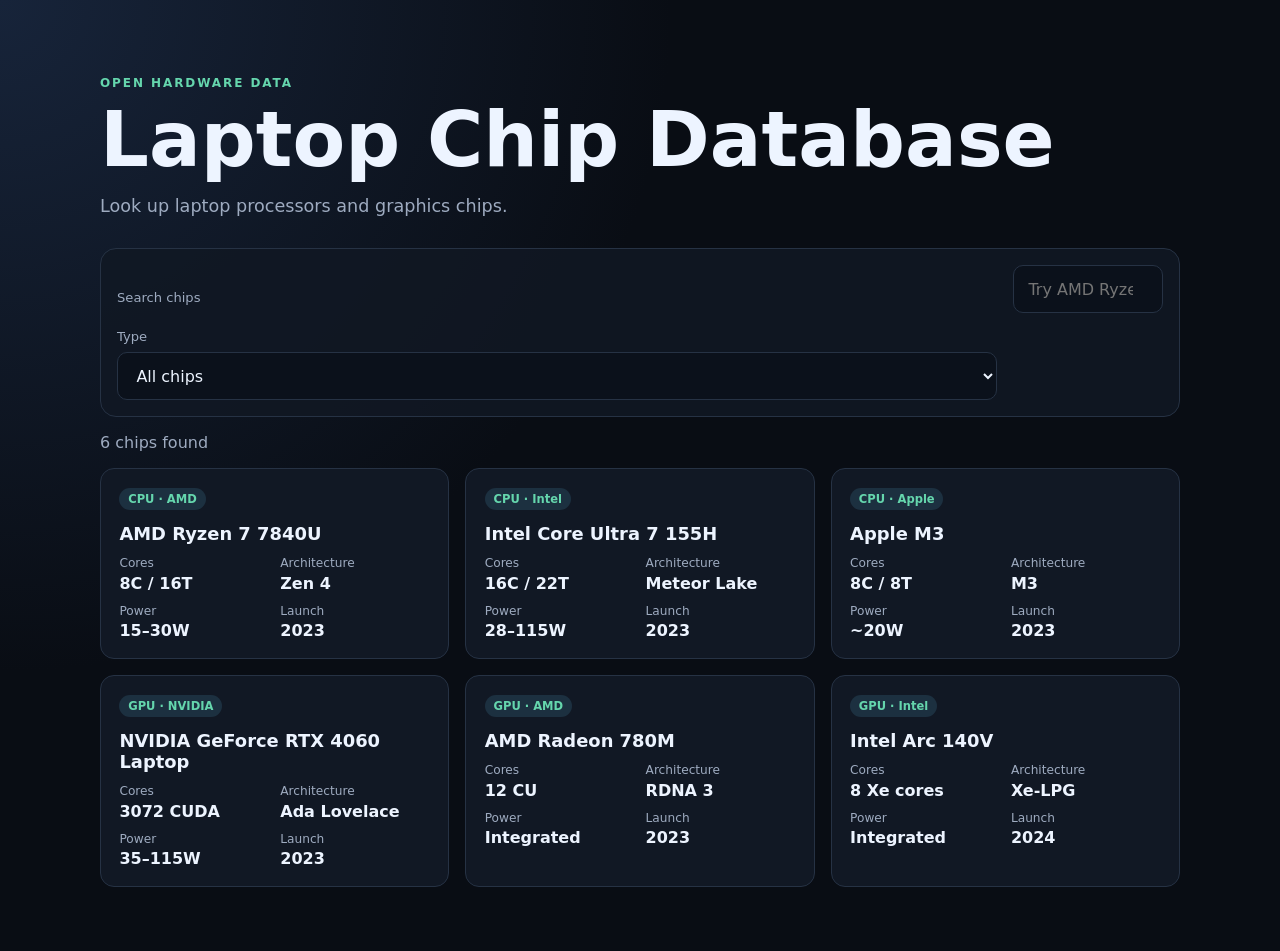
==== index.html @ fa00143f "Create initial static MVP for laptop chip database" ====
<!doctype html>
<html lang="en">
  <head>
    <meta charset="UTF-8" />
    <meta name="viewport" content="width=device-width, initial-scale=1.0" />
    <meta name="description" content="Search and compare laptop chips." />
    <title>Laptop Chip Database</title>
    <link rel="stylesheet" href="styles.css" />
  </head>
  <body>
    <main class="app-shell">
      <header>
        <p class="eyebrow">Open hardware data</p>
        <h1>Laptop Chip Database</h1>
        <p class="subtitle">Look up laptop processors and graphics chips.</p>
      </header>

      <section class="search-panel" aria-label="Chip search">
        <label for="search">Search chips</label>
        <input id="search" type="search" placeholder="Try AMD Ryzen 7 7840U" autocomplete="off" />
        <div class="filters">
          <label for="type-filter">Type</label>
          <select id="type-filter">
            <option value="all">All chips</option>
            <option value="CPU">CPU</option>
            <option value="GPU">GPU</option>
          </select>
        </div>
      </section>

      <p id="result-count" class="result-count" aria-live="polite"></p>
      <section id="chip-list" class="chip-grid" aria-label="Chips"></section>
    </main>
    <script src="app.js"></script>
  </body>
</html>
---- styles.css ----
:root {
  color-scheme: dark;
  --bg: #090d14;
  --panel: #111824;
  --line: #263244;
  --text: #edf4ff;
  --muted: #9eabc0;
  --accent: #65d6ad;
  --accent-2: #79aef2;
}

* { box-sizing: border-box; }

body {
  margin: 0;
  min-height: 100vh;
  font-family: Inter, ui-sans-serif, system-ui, sans-serif;
  background: radial-gradient(circle at top left, #17243a 0, var(--bg) 42rem);
  color: var(--text);
}

.app-shell { width: min(1080px, calc(100% - 2rem)); margin: 0 auto; padding: 4rem 0; }
header { margin-bottom: 2rem; }
.eyebrow { color: var(--accent); text-transform: uppercase; letter-spacing: .16em; font-size: .75rem; font-weight: 800; }
h1 { margin: .4rem 0; font-size: clamp(2rem, 7vw, 4.8rem); line-height: 1; }
.subtitle { color: var(--muted); font-size: 1.1rem; }

.search-panel {
  display: grid;
  grid-template-columns: 1fr 150px;
  gap: 1rem;
  align-items: end;
  padding: 1rem;
  border: 1px solid var(--line);
  border-radius: 16px;
  background: rgba(17, 24, 36, .86);
}

.search-panel label { display: block; margin-bottom: .5rem; color: var(--muted); font-size: .82rem; }
input, select {
  width: 100%;
  height: 48px;
  border: 1px solid var(--line);
  border-radius: 10px;
  background: #0b111b;
  color: var(--text);
  padding: 0 .9rem;
  font: inherit;
}

.result-count { color: var(--muted); }
.chip-grid { display: grid; grid-template-columns: repeat(auto-fill, minmax(280px, 1fr)); gap: 1rem; }
.chip-card {
  border: 1px solid var(--line);
  border-radius: 14px;
  background: var(--panel);
  padding: 1.15rem;
}
.chip-card h2 { margin: 0 0 .8rem; font-size: 1.12rem; }
.chip-meta { display: grid; grid-template-columns: repeat(2, 1fr); gap: .7rem; }
.stat span { display: block; color: var(--muted); font-size: .76rem; }
.stat strong { display: block; margin-top: .2rem; }
.badge { display: inline-block; margin-bottom: .8rem; padding: .25rem .55rem; border-radius: 999px; background: #1c3040; color: var(--accent); font-size: .72rem; font-weight: 800; }

@media (max-width: 560px) {
  .app-shell { padding-top: 2rem; }
  .search-panel { grid-template-columns: 1fr; }
}
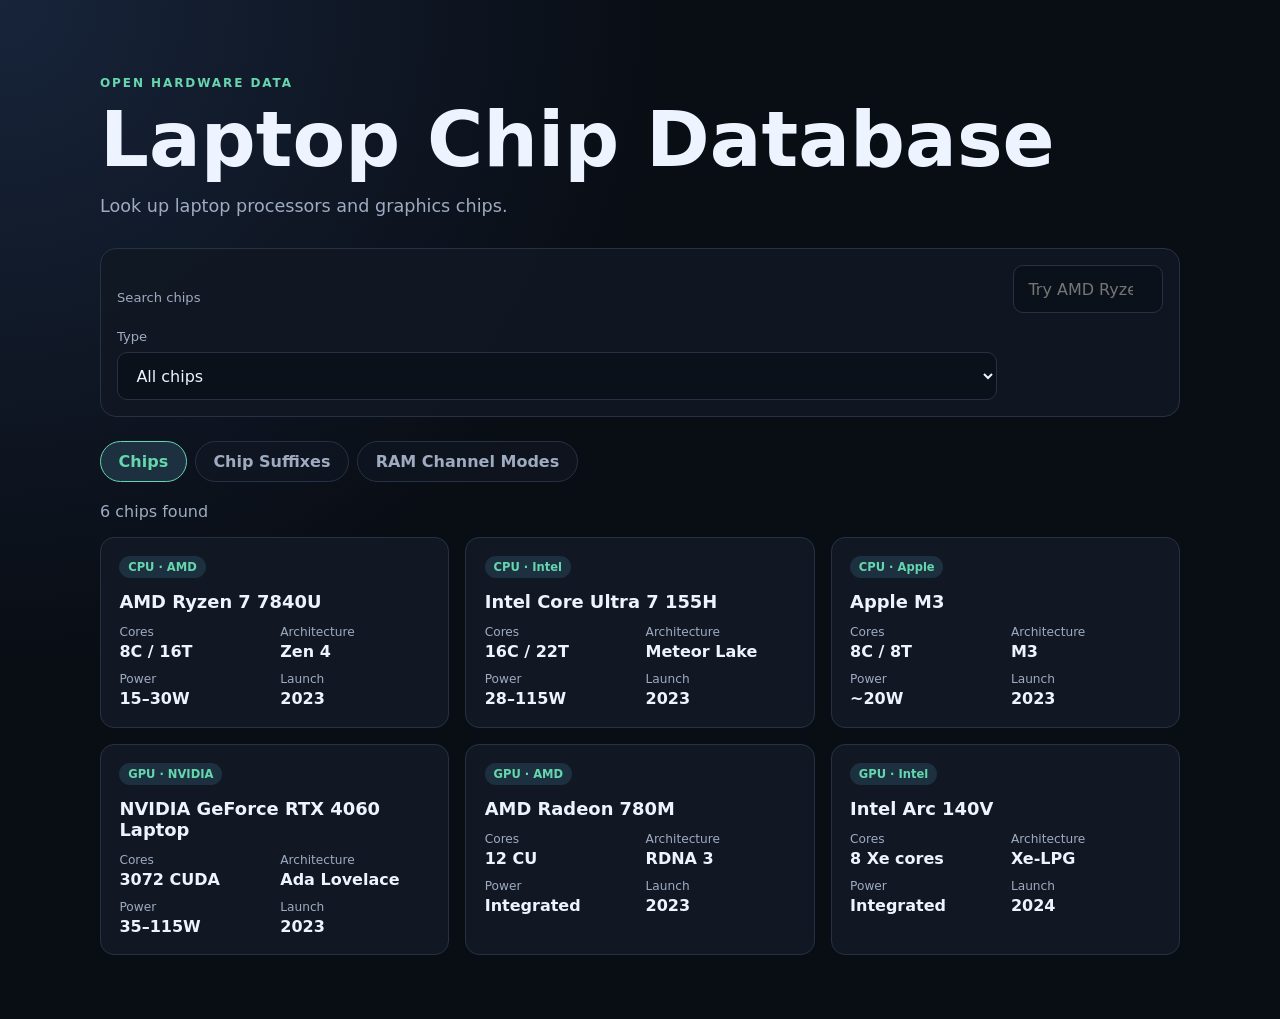
==== commit 835ae128: "task snapshot a2bea09a-2dbd-4262-9801-0eac9e86e168" ====
--- a/index.html
+++ b/index.html
@@ -28,8 +28,28 @@
         </div>
       </section>
 
-      <p id="result-count" class="result-count" aria-live="polite"></p>
-      <section id="chip-list" class="chip-grid" aria-label="Chips"></section>
+      <nav class="tabs" role="tablist" aria-label="Sections">
+        <button id="tab-chips" class="tab active" role="tab" aria-selected="true" aria-controls="panel-chips" data-tab="chips">Chips</button>
+        <button id="tab-suffixes" class="tab" role="tab" aria-selected="false" aria-controls="panel-suffixes" data-tab="suffixes">Chip Suffixes</button>
+        <button id="tab-ram" class="tab" role="tab" aria-selected="false" aria-controls="panel-ram" data-tab="ram">RAM Channel Modes</button>
+      </nav>
+
+      <section id="panel-chips" class="tab-panel active" role="tabpanel" aria-labelledby="tab-chips">
+        <p id="result-count" class="result-count" aria-live="polite"></p>
+        <div id="chip-list" class="chip-grid"></div>
+      </section>
+
+      <section id="panel-suffixes" class="tab-panel" role="tabpanel" aria-labelledby="tab-suffixes" hidden>
+        <h2 class="panel-title">What chip suffixes mean</h2>
+        <p class="panel-intro">The letter at the end of a laptop CPU name (like the <strong>U</strong> in Ryzen 7 7840U) tells you the chip's power class and intended use.</p>
+        <div id="suffix-list" class="info-grid"></div>
+      </section>
+
+      <section id="panel-ram" class="tab-panel" role="tabpanel" aria-labelledby="tab-ram" hidden>
+        <h2 class="panel-title">RAM channel modes &amp; their effects</h2>
+        <p class="panel-intro">Memory channels determine how much bandwidth your RAM — especially integrated graphics — can actually use.</p>
+        <div id="ram-list" class="info-grid"></div>
+      </section>
     </main>
     <script src="app.js"></script>
   </body>
--- a/styles.css
+++ b/styles.css
@@ -62,6 +62,53 @@
 .stat strong { display: block; margin-top: .2rem; }
 .badge { display: inline-block; margin-bottom: .8rem; padding: .25rem .55rem; border-radius: 999px; background: #1c3040; color: var(--accent); font-size: .72rem; font-weight: 800; }
 
+/* Tabs */
+.tabs { display: flex; gap: .5rem; margin: 1.5rem 0 1.25rem; flex-wrap: wrap; }
+.tab {
+  width: auto;
+  height: auto;
+  padding: .6rem 1.1rem;
+  border: 1px solid var(--line);
+  border-radius: 999px;
+  background: rgba(17, 24, 36, .6);
+  color: var(--muted);
+  font: inherit;
+  font-weight: 700;
+  cursor: pointer;
+  transition: color .15s, border-color .15s, background .15s;
+}
+.tab:hover { color: var(--text); border-color: var(--accent-2); }
+.tab.active { background: #1c3040; color: var(--accent); border-color: var(--accent); }
+.tab-panel { display: none; }
+.tab-panel.active { display: block; }
+.panel-title { margin: 0 0 .4rem; font-size: 1.5rem; }
+.panel-intro { color: var(--muted); margin: 0 0 1.25rem; max-width: 60ch; }
+
+/* Info cards (suffix + RAM tabs) */
+.info-grid { display: grid; grid-template-columns: repeat(auto-fill, minmax(300px, 1fr)); gap: 1rem; }
+.info-card {
+  border: 1px solid var(--line);
+  border-left: 4px solid var(--accent-2);
+  border-radius: 14px;
+  background: var(--panel);
+  padding: 1.15rem;
+}
+.info-card .badge { margin-bottom: 0; }
+.info-head { display: flex; align-items: center; gap: .6rem; margin-bottom: .7rem; }
+.info-maker { color: var(--muted); font-size: .78rem; }
+.info-card h3 { margin: 0 0 .5rem; font-size: 1.05rem; }
+.info-card p { margin: 0; color: var(--muted); font-size: .92rem; line-height: 1.55; }
+.info-card.tone-eco { border-left-color: #65d6ad; }
+.info-card.tone-mid { border-left-color: #f2c464; }
+.info-card.tone-perf { border-left-color: #79aef2; }
+.info-card.tone-max { border-left-color: #f28e8e; }
+.info-card.tone-gpu { border-left-color: #b78ef2; }
+.info-card.tone-apple { border-left-color: #cbd5e1; }
+.info-card.tone-note { border-left-color: #64748b; }
+.info-card.tone-good { border-left-color: #65d6ad; }
+.info-card.tone-bad { border-left-color: #f28e8e; }
+.info-card.tone-tip { border-left-color: #f2c464; }
+
 @media (max-width: 560px) {
   .app-shell { padding-top: 2rem; }
   .search-panel { grid-template-columns: 1fr; }
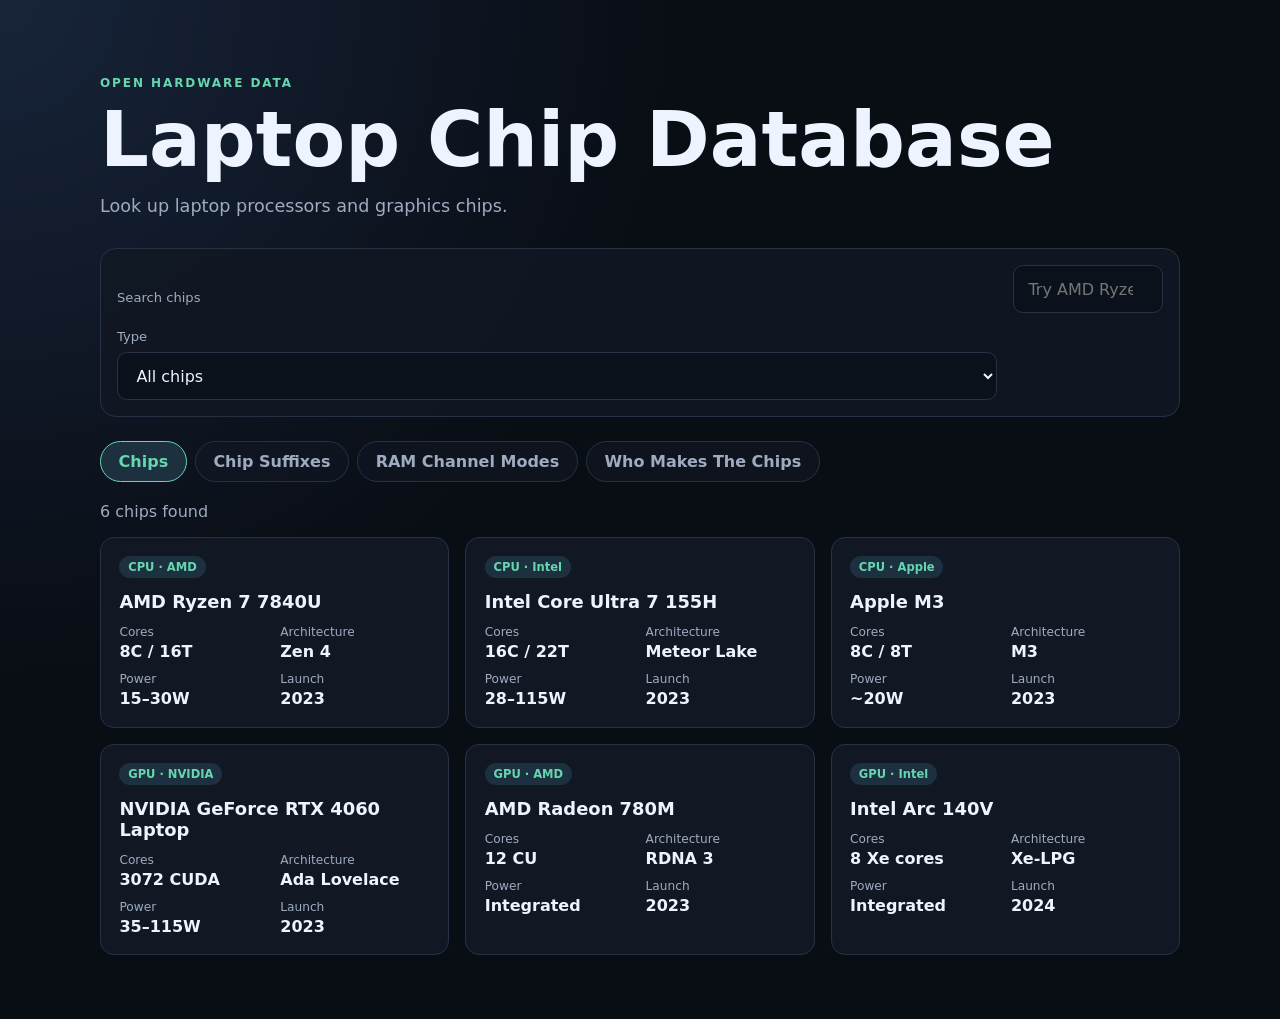
==== commit 2a8a5145: "task snapshot 8614d73e-d964-4a88-9c10-b0f196eb1464" ====
--- a/index.html
+++ b/index.html
@@ -32,6 +32,7 @@
         <button id="tab-chips" class="tab active" role="tab" aria-selected="true" aria-controls="panel-chips" data-tab="chips">Chips</button>
         <button id="tab-suffixes" class="tab" role="tab" aria-selected="false" aria-controls="panel-suffixes" data-tab="suffixes">Chip Suffixes</button>
         <button id="tab-ram" class="tab" role="tab" aria-selected="false" aria-controls="panel-ram" data-tab="ram">RAM Channel Modes</button>
+        <button id="tab-fabs" class="tab" role="tab" aria-selected="false" aria-controls="panel-fabs" data-tab="fabs">Who Makes The Chips</button>
       </nav>
 
       <section id="panel-chips" class="tab-panel active" role="tabpanel" aria-labelledby="tab-chips">
@@ -50,6 +51,14 @@
         <p class="panel-intro">Memory channels determine how much bandwidth your RAM — especially integrated graphics — can actually use.</p>
         <div id="ram-list" class="info-grid"></div>
       </section>
+
+      <section id="panel-fabs" class="tab-panel" role="tabpanel" aria-labelledby="tab-fabs" hidden>
+        <h2 class="panel-title">Which company actually manufactures each chip</h2>
+        <p class="panel-intro">The brand on the box (Intel, AMD, Apple, NVIDIA) is often <strong>not</strong> the factory that etches the silicon. Companies that only design chips are called <em>fabless</em>; companies that own factories are <em>IDMs</em>; contract factories are <em>foundries</em>. Here's who fabbs what:</p>
+        <div id="fab-brand-list" class="info-grid"></div>
+        <h3 class="panel-subtitle">Foundry cheat sheet</h3>
+        <div id="fab-foundry-list" class="info-grid"></div>
+      </section>
     </main>
     <script src="app.js"></script>
   </body>
--- a/styles.css
+++ b/styles.css
@@ -108,6 +108,11 @@
 .info-card.tone-good { border-left-color: #65d6ad; }
 .info-card.tone-bad { border-left-color: #f28e8e; }
 .info-card.tone-tip { border-left-color: #f2c464; }
+.info-card.tone-amd { border-left-color: #f28e8e; }
+.info-card.tone-intel { border-left-color: #79aef2; }
+.info-card.tone-nvidia { border-left-color: #65d6ad; }
+
+.panel-subtitle { margin: 1.75rem 0 .75rem; font-size: 1.15rem; color: var(--text); }
 
 @media (max-width: 560px) {
   .app-shell { padding-top: 2rem; }
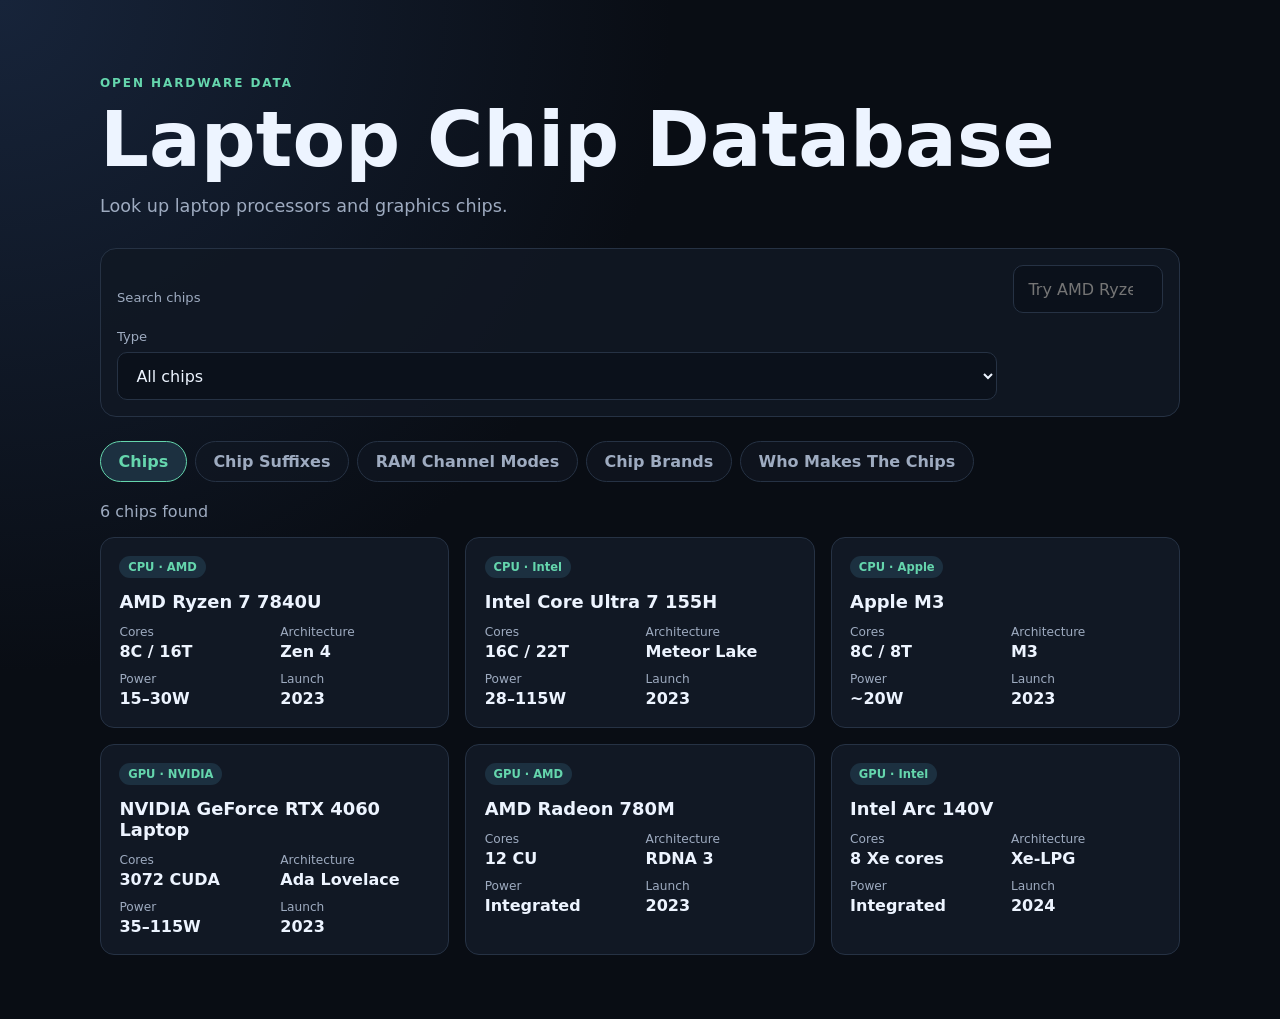
==== commit 54678ee1: "task snapshot 8383b11f-a041-45c7-8f37-d288a5354871" ====
--- a/index.html
+++ b/index.html
@@ -32,6 +32,7 @@
         <button id="tab-chips" class="tab active" role="tab" aria-selected="true" aria-controls="panel-chips" data-tab="chips">Chips</button>
         <button id="tab-suffixes" class="tab" role="tab" aria-selected="false" aria-controls="panel-suffixes" data-tab="suffixes">Chip Suffixes</button>
         <button id="tab-ram" class="tab" role="tab" aria-selected="false" aria-controls="panel-ram" data-tab="ram">RAM Channel Modes</button>
+        <button id="tab-brands" class="tab" role="tab" aria-selected="false" aria-controls="panel-brands" data-tab="brands">Chip Brands</button>
         <button id="tab-fabs" class="tab" role="tab" aria-selected="false" aria-controls="panel-fabs" data-tab="fabs">Who Makes The Chips</button>
       </nav>
 
@@ -52,6 +53,17 @@
         <div id="ram-list" class="info-grid"></div>
       </section>
 
+      <section id="panel-brands" class="tab-panel" role="tabpanel" aria-labelledby="tab-brands" hidden>
+        <h2 class="panel-title">Laptop chip brands &amp; their naming systems</h2>
+        <p class="panel-intro">A quick tour of every brand you'll see in a laptop spec sheet — CPU makers, GPU makers, and the ARM newcomers — with how each one names its tiers so you can decode a model number at a glance.</p>
+        <h3 class="panel-subtitle">CPU brands</h3>
+        <div id="brand-cpu-list" class="info-grid"></div>
+        <h3 class="panel-subtitle">GPU brands (discrete &amp; integrated)</h3>
+        <div id="brand-gpu-list" class="info-grid"></div>
+        <h3 class="panel-subtitle">ARM / newcomer brands</h3>
+        <div id="brand-arm-list" class="info-grid"></div>
+      </section>
+
       <section id="panel-fabs" class="tab-panel" role="tabpanel" aria-labelledby="tab-fabs" hidden>
         <h2 class="panel-title">Which company actually manufactures each chip</h2>
         <p class="panel-intro">The brand on the box (Intel, AMD, Apple, NVIDIA) is often <strong>not</strong> the factory that etches the silicon. Companies that only design chips are called <em>fabless</em>; companies that own factories are <em>IDMs</em>; contract factories are <em>foundries</em>. Here's who fabbs what:</p>
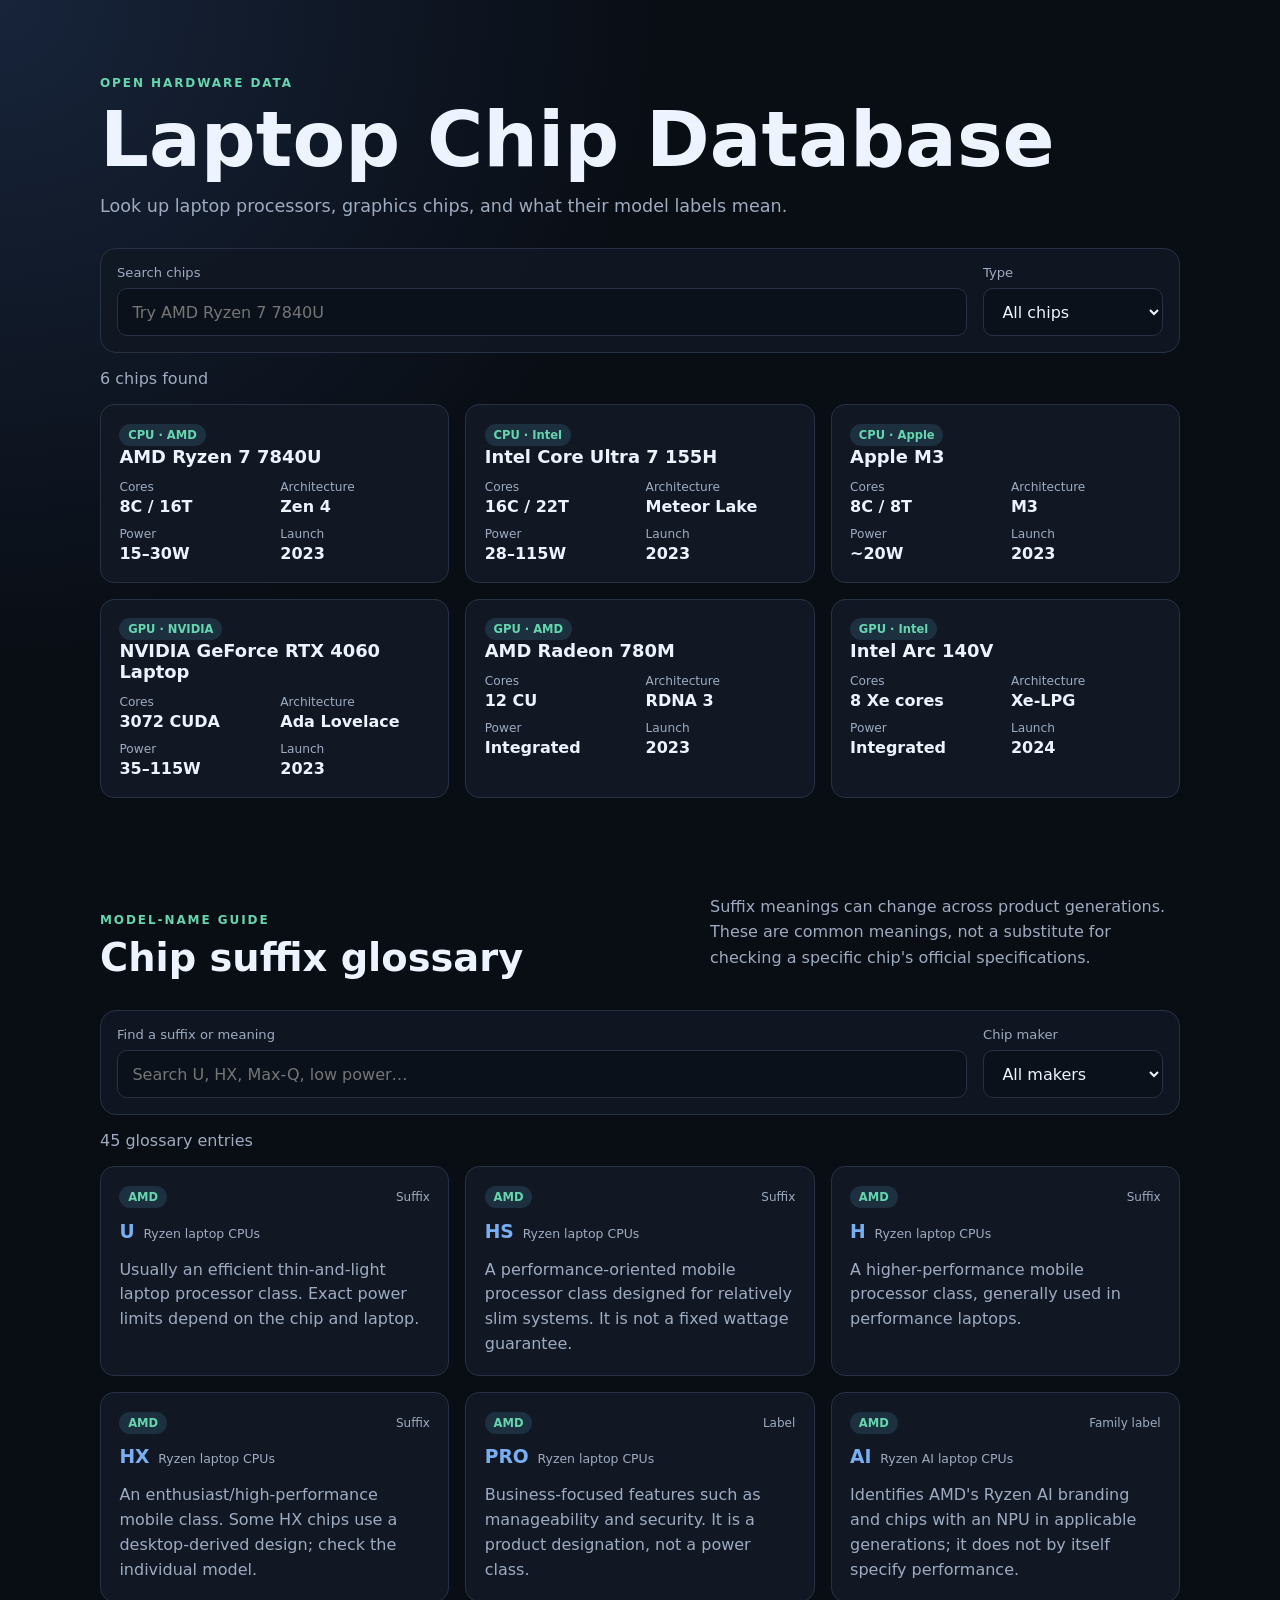
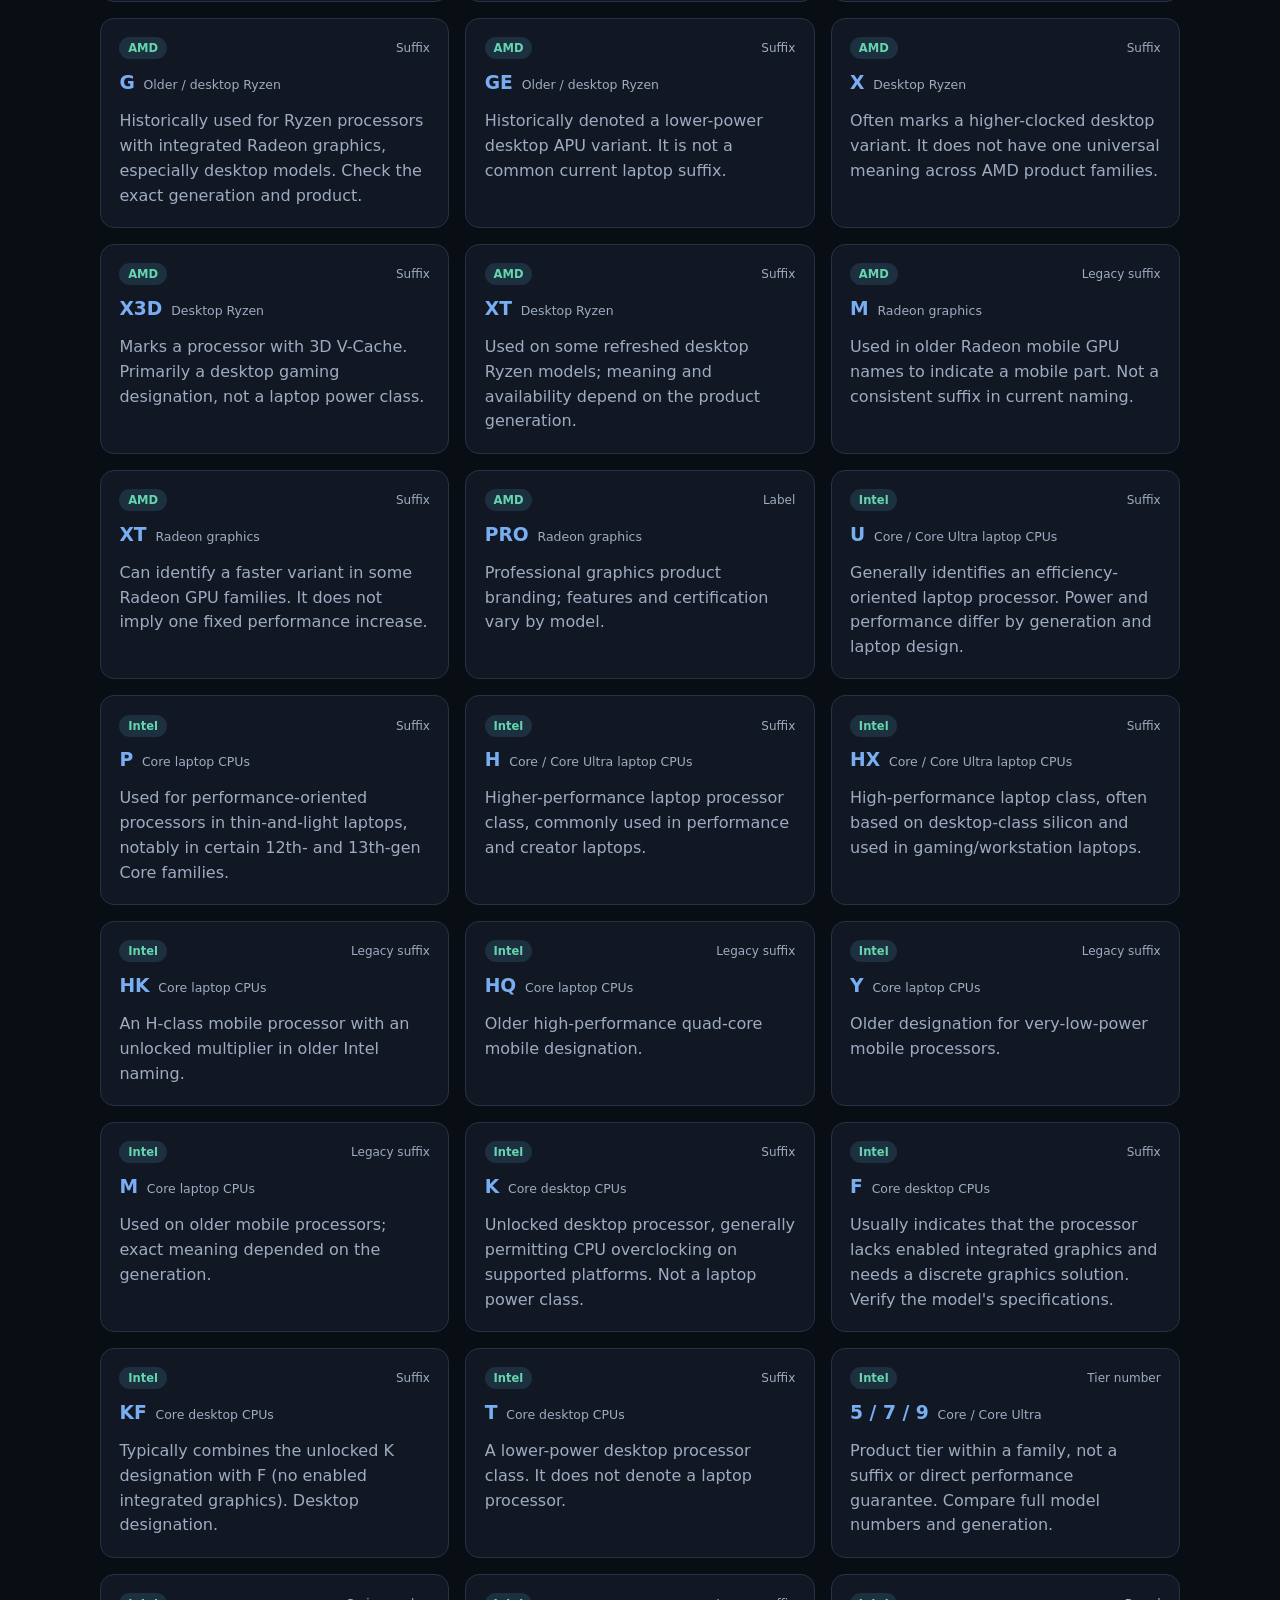
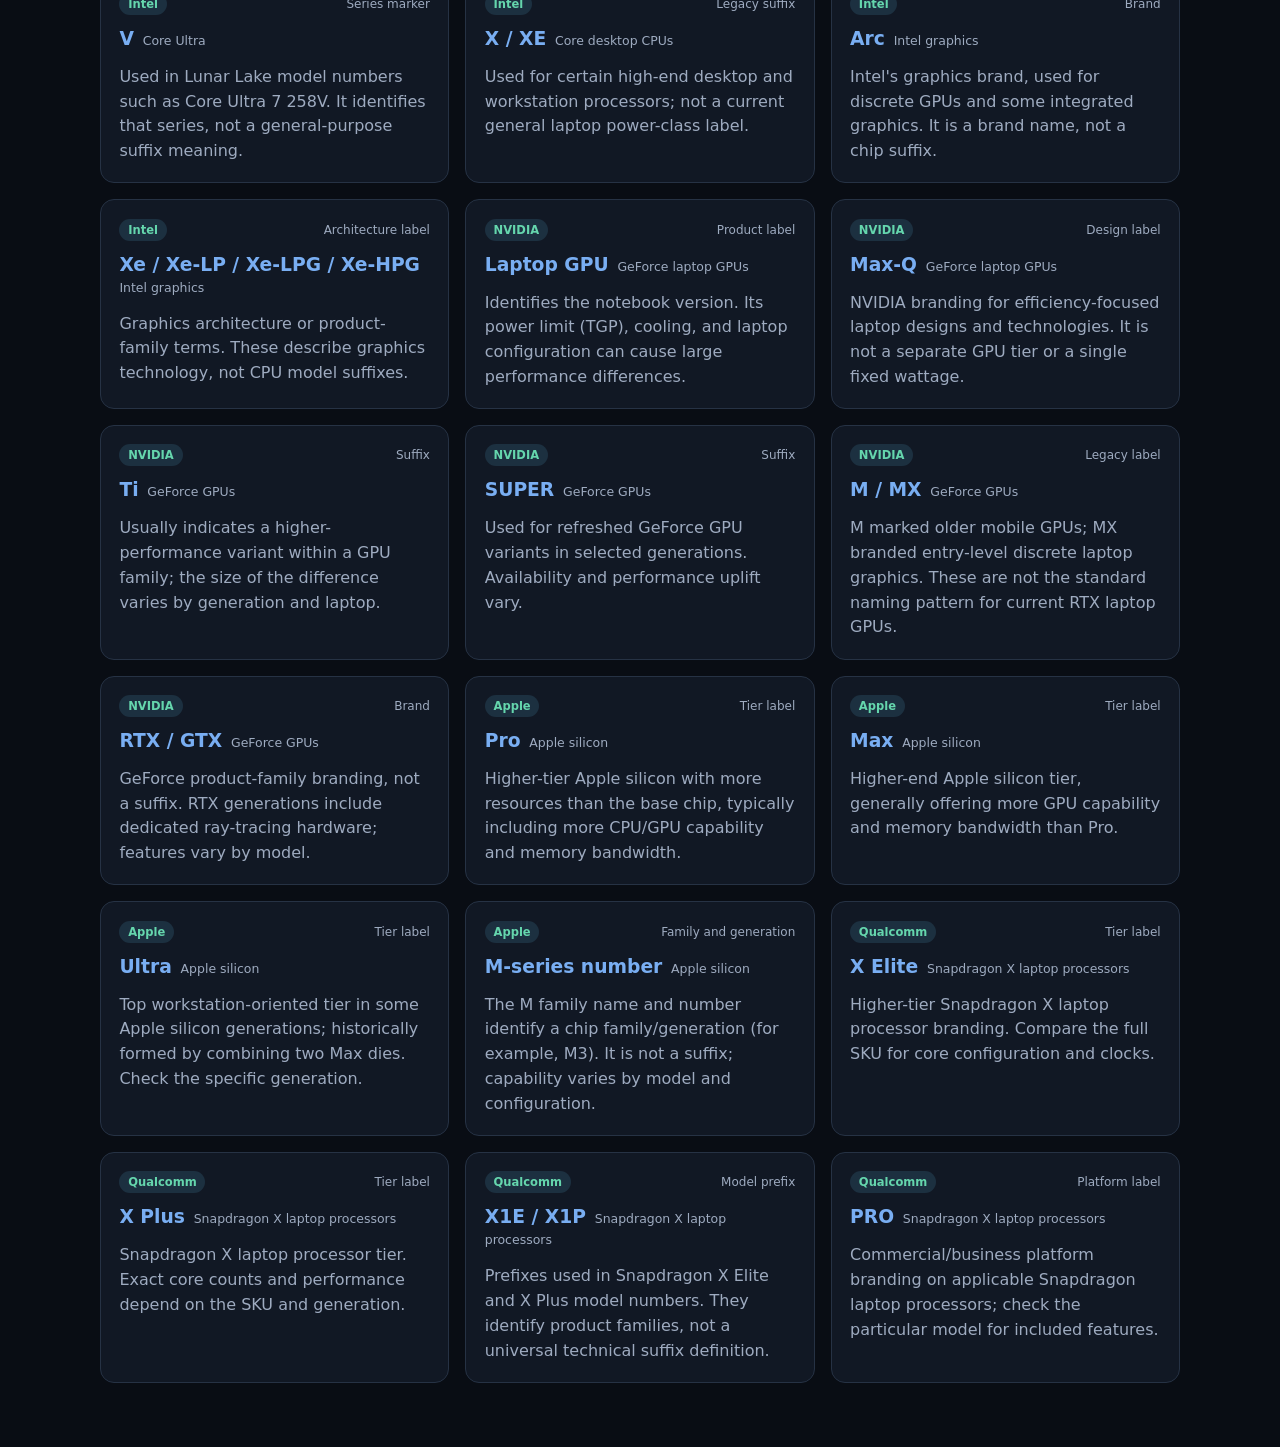
==== commit d1790fcd: "Add searchable chip suffix glossary" ====
--- a/index.html
+++ b/index.html
@@ -3,7 +3,7 @@
   <head>
     <meta charset="UTF-8" />
     <meta name="viewport" content="width=device-width, initial-scale=1.0" />
-    <meta name="description" content="Search and compare laptop chips." />
+    <meta name="description" content="Search laptop chips and understand processor and graphics model suffixes." />
     <title>Laptop Chip Database</title>
     <link rel="stylesheet" href="styles.css" />
   </head>
@@ -12,13 +12,15 @@
       <header>
         <p class="eyebrow">Open hardware data</p>
         <h1>Laptop Chip Database</h1>
-        <p class="subtitle">Look up laptop processors and graphics chips.</p>
+        <p class="subtitle">Look up laptop processors, graphics chips, and what their model labels mean.</p>
       </header>
 
       <section class="search-panel" aria-label="Chip search">
-        <label for="search">Search chips</label>
-        <input id="search" type="search" placeholder="Try AMD Ryzen 7 7840U" autocomplete="off" />
-        <div class="filters">
+        <div>
+          <label for="search">Search chips</label>
+          <input id="search" type="search" placeholder="Try AMD Ryzen 7 7840U" autocomplete="off" />
+        </div>
+        <div>
           <label for="type-filter">Type</label>
           <select id="type-filter">
             <option value="all">All chips</option>
@@ -28,48 +30,36 @@
         </div>
       </section>
 
-      <nav class="tabs" role="tablist" aria-label="Sections">
-        <button id="tab-chips" class="tab active" role="tab" aria-selected="true" aria-controls="panel-chips" data-tab="chips">Chips</button>
-        <button id="tab-suffixes" class="tab" role="tab" aria-selected="false" aria-controls="panel-suffixes" data-tab="suffixes">Chip Suffixes</button>
-        <button id="tab-ram" class="tab" role="tab" aria-selected="false" aria-controls="panel-ram" data-tab="ram">RAM Channel Modes</button>
-        <button id="tab-brands" class="tab" role="tab" aria-selected="false" aria-controls="panel-brands" data-tab="brands">Chip Brands</button>
-        <button id="tab-fabs" class="tab" role="tab" aria-selected="false" aria-controls="panel-fabs" data-tab="fabs">Who Makes The Chips</button>
-      </nav>
+      <p id="result-count" class="result-count" aria-live="polite"></p>
+      <section id="chip-list" class="chip-grid" aria-label="Chips"></section>
 
-      <section id="panel-chips" class="tab-panel active" role="tabpanel" aria-labelledby="tab-chips">
-        <p id="result-count" class="result-count" aria-live="polite"></p>
-        <div id="chip-list" class="chip-grid"></div>
-      </section>
-
-      <section id="panel-suffixes" class="tab-panel" role="tabpanel" aria-labelledby="tab-suffixes" hidden>
-        <h2 class="panel-title">What chip suffixes mean</h2>
-        <p class="panel-intro">The letter at the end of a laptop CPU name (like the <strong>U</strong> in Ryzen 7 7840U) tells you the chip's power class and intended use.</p>
-        <div id="suffix-list" class="info-grid"></div>
-      </section>
-
-      <section id="panel-ram" class="tab-panel" role="tabpanel" aria-labelledby="tab-ram" hidden>
-        <h2 class="panel-title">RAM channel modes &amp; their effects</h2>
-        <p class="panel-intro">Memory channels determine how much bandwidth your RAM — especially integrated graphics — can actually use.</p>
-        <div id="ram-list" class="info-grid"></div>
-      </section>
-
-      <section id="panel-brands" class="tab-panel" role="tabpanel" aria-labelledby="tab-brands" hidden>
-        <h2 class="panel-title">Laptop chip brands &amp; their naming systems</h2>
-        <p class="panel-intro">A quick tour of every brand you'll see in a laptop spec sheet — CPU makers, GPU makers, and the ARM newcomers — with how each one names its tiers so you can decode a model number at a glance.</p>
-        <h3 class="panel-subtitle">CPU brands</h3>
-        <div id="brand-cpu-list" class="info-grid"></div>
-        <h3 class="panel-subtitle">GPU brands (discrete &amp; integrated)</h3>
-        <div id="brand-gpu-list" class="info-grid"></div>
-        <h3 class="panel-subtitle">ARM / newcomer brands</h3>
-        <div id="brand-arm-list" class="info-grid"></div>
-      </section>
-
-      <section id="panel-fabs" class="tab-panel" role="tabpanel" aria-labelledby="tab-fabs" hidden>
-        <h2 class="panel-title">Which company actually manufactures each chip</h2>
-        <p class="panel-intro">The brand on the box (Intel, AMD, Apple, NVIDIA) is often <strong>not</strong> the factory that etches the silicon. Companies that only design chips are called <em>fabless</em>; companies that own factories are <em>IDMs</em>; contract factories are <em>foundries</em>. Here's who fabbs what:</p>
-        <div id="fab-brand-list" class="info-grid"></div>
-        <h3 class="panel-subtitle">Foundry cheat sheet</h3>
-        <div id="fab-foundry-list" class="info-grid"></div>
+      <section class="glossary-section" aria-labelledby="glossary-title">
+        <div class="glossary-heading">
+          <div>
+            <p class="eyebrow">Model-name guide</p>
+            <h2 id="glossary-title">Chip suffix glossary</h2>
+          </div>
+          <p class="glossary-note">Suffix meanings can change across product generations. These are common meanings, not a substitute for checking a specific chip's official specifications.</p>
+        </div>
+        <div class="glossary-controls">
+          <div>
+            <label for="suffix-search">Find a suffix or meaning</label>
+            <input id="suffix-search" type="search" placeholder="Search U, HX, Max-Q, low power…" autocomplete="off" />
+          </div>
+          <div>
+            <label for="maker-filter">Chip maker</label>
+            <select id="maker-filter">
+              <option value="all">All makers</option>
+              <option value="AMD">AMD</option>
+              <option value="Apple">Apple</option>
+              <option value="Intel">Intel</option>
+              <option value="NVIDIA">NVIDIA</option>
+              <option value="Qualcomm">Qualcomm</option>
+            </select>
+          </div>
+        </div>
+        <p id="suffix-count" class="result-count" aria-live="polite"></p>
+        <div id="suffix-list" class="suffix-list"></div>
       </section>
     </main>
     <script src="app.js"></script>
--- a/styles.css
+++ b/styles.css
@@ -23,11 +23,12 @@
 header { margin-bottom: 2rem; }
 .eyebrow { color: var(--accent); text-transform: uppercase; letter-spacing: .16em; font-size: .75rem; font-weight: 800; }
 h1 { margin: .4rem 0; font-size: clamp(2rem, 7vw, 4.8rem); line-height: 1; }
+h2 { margin: .4rem 0; font-size: clamp(1.7rem, 4vw, 2.4rem); }
 .subtitle { color: var(--muted); font-size: 1.1rem; }
 
-.search-panel {
+.search-panel, .glossary-controls {
   display: grid;
-  grid-template-columns: 1fr 150px;
+  grid-template-columns: 1fr 180px;
   gap: 1rem;
   align-items: end;
   padding: 1rem;
@@ -36,7 +37,7 @@
   background: rgba(17, 24, 36, .86);
 }
 
-.search-panel label { display: block; margin-bottom: .5rem; color: var(--muted); font-size: .82rem; }
+.search-panel label, .glossary-controls label { display: block; margin-bottom: .5rem; color: var(--muted); font-size: .82rem; }
 input, select {
   width: 100%;
   height: 48px;
@@ -50,7 +51,7 @@
 
 .result-count { color: var(--muted); }
 .chip-grid { display: grid; grid-template-columns: repeat(auto-fill, minmax(280px, 1fr)); gap: 1rem; }
-.chip-card {
+.chip-card, .suffix-card {
   border: 1px solid var(--line);
   border-radius: 14px;
   background: var(--panel);
@@ -60,61 +61,23 @@
 .chip-meta { display: grid; grid-template-columns: repeat(2, 1fr); gap: .7rem; }
 .stat span { display: block; color: var(--muted); font-size: .76rem; }
 .stat strong { display: block; margin-top: .2rem; }
-.badge { display: inline-block; margin-bottom: .8rem; padding: .25rem .55rem; border-radius: 999px; background: #1c3040; color: var(--accent); font-size: .72rem; font-weight: 800; }
+.badge { display: inline-block; padding: .25rem .55rem; border-radius: 999px; background: #1c3040; color: var(--accent); font-size: .72rem; font-weight: 800; }
 
-/* Tabs */
-.tabs { display: flex; gap: .5rem; margin: 1.5rem 0 1.25rem; flex-wrap: wrap; }
-.tab {
-  width: auto;
-  height: auto;
-  padding: .6rem 1.1rem;
-  border: 1px solid var(--line);
-  border-radius: 999px;
-  background: rgba(17, 24, 36, .6);
-  color: var(--muted);
-  font: inherit;
-  font-weight: 700;
-  cursor: pointer;
-  transition: color .15s, border-color .15s, background .15s;
+.glossary-section { margin-top: 5rem; }
+.glossary-heading { display: flex; justify-content: space-between; align-items: end; gap: 2rem; margin-bottom: 1.5rem; }
+.glossary-heading .eyebrow { margin-bottom: .5rem; }
+.glossary-note { max-width: 470px; color: var(--muted); line-height: 1.6; }
+.glossary-controls { margin-bottom: 1rem; }
+.suffix-list { display: grid; grid-template-columns: repeat(auto-fill, minmax(300px, 1fr)); gap: 1rem; }
+.suffix-card-top { display: flex; justify-content: space-between; align-items: center; gap: .5rem; }
+.suffix-kind { color: var(--muted); font-size: .75rem; }
+.suffix-card h3 { margin: .8rem 0 .5rem; }
+.suffix-label { display: inline-block; margin-right: .55rem; color: var(--accent-2); }
+.suffix-family { color: var(--muted); font-size: .78rem; font-weight: 500; }
+.suffix-card p, .empty-state { color: var(--muted); line-height: 1.55; margin-bottom: 0; }
+
+@media (max-width: 640px) {
+  .app-shell { padding-top: 2rem; }
+  .search-panel, .glossary-controls { grid-template-columns: 1fr; }
+  .glossary-heading { display: block; }
 }
-.tab:hover { color: var(--text); border-color: var(--accent-2); }
-.tab.active { background: #1c3040; color: var(--accent); border-color: var(--accent); }
-.tab-panel { display: none; }
-.tab-panel.active { display: block; }
-.panel-title { margin: 0 0 .4rem; font-size: 1.5rem; }
-.panel-intro { color: var(--muted); margin: 0 0 1.25rem; max-width: 60ch; }
-
-/* Info cards (suffix + RAM tabs) */
-.info-grid { display: grid; grid-template-columns: repeat(auto-fill, minmax(300px, 1fr)); gap: 1rem; }
-.info-card {
-  border: 1px solid var(--line);
-  border-left: 4px solid var(--accent-2);
-  border-radius: 14px;
-  background: var(--panel);
-  padding: 1.15rem;
-}
-.info-card .badge { margin-bottom: 0; }
-.info-head { display: flex; align-items: center; gap: .6rem; margin-bottom: .7rem; }
-.info-maker { color: var(--muted); font-size: .78rem; }
-.info-card h3 { margin: 0 0 .5rem; font-size: 1.05rem; }
-.info-card p { margin: 0; color: var(--muted); font-size: .92rem; line-height: 1.55; }
-.info-card.tone-eco { border-left-color: #65d6ad; }
-.info-card.tone-mid { border-left-color: #f2c464; }
-.info-card.tone-perf { border-left-color: #79aef2; }
-.info-card.tone-max { border-left-color: #f28e8e; }
-.info-card.tone-gpu { border-left-color: #b78ef2; }
-.info-card.tone-apple { border-left-color: #cbd5e1; }
-.info-card.tone-note { border-left-color: #64748b; }
-.info-card.tone-good { border-left-color: #65d6ad; }
-.info-card.tone-bad { border-left-color: #f28e8e; }
-.info-card.tone-tip { border-left-color: #f2c464; }
-.info-card.tone-amd { border-left-color: #f28e8e; }
-.info-card.tone-intel { border-left-color: #79aef2; }
-.info-card.tone-nvidia { border-left-color: #65d6ad; }
-
-.panel-subtitle { margin: 1.75rem 0 .75rem; font-size: 1.15rem; color: var(--text); }
-
-@media (max-width: 560px) {
-  .app-shell { padding-top: 2rem; }
-  .search-panel { grid-template-columns: 1fr; }
-}
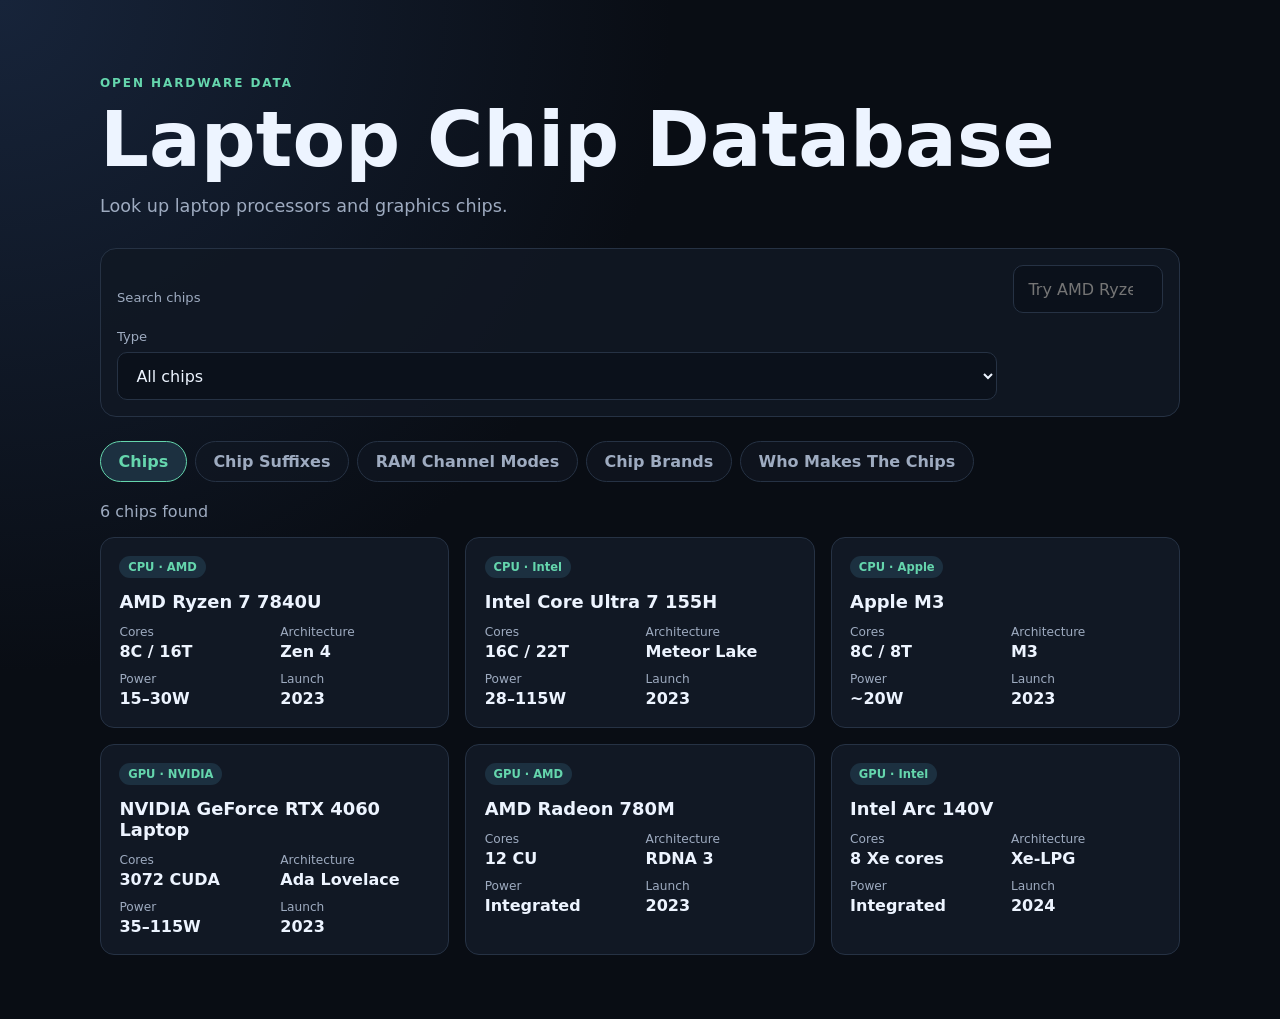
==== commit dbc3676e: "Merge pull request #1 from Vu-Minh-Tri/chip-types-and-ram-modes-d96f0 Update from task 99e04370-c2aa" ====
--- a/index.html
+++ b/index.html
@@ -3,7 +3,7 @@
   <head>
     <meta charset="UTF-8" />
     <meta name="viewport" content="width=device-width, initial-scale=1.0" />
-    <meta name="description" content="Search laptop chips and understand processor and graphics model suffixes." />
+    <meta name="description" content="Search and compare laptop chips." />
     <title>Laptop Chip Database</title>
     <link rel="stylesheet" href="styles.css" />
   </head>
@@ -12,15 +12,13 @@
       <header>
         <p class="eyebrow">Open hardware data</p>
         <h1>Laptop Chip Database</h1>
-        <p class="subtitle">Look up laptop processors, graphics chips, and what their model labels mean.</p>
+        <p class="subtitle">Look up laptop processors and graphics chips.</p>
       </header>
 
       <section class="search-panel" aria-label="Chip search">
-        <div>
-          <label for="search">Search chips</label>
-          <input id="search" type="search" placeholder="Try AMD Ryzen 7 7840U" autocomplete="off" />
-        </div>
-        <div>
+        <label for="search">Search chips</label>
+        <input id="search" type="search" placeholder="Try AMD Ryzen 7 7840U" autocomplete="off" />
+        <div class="filters">
           <label for="type-filter">Type</label>
           <select id="type-filter">
             <option value="all">All chips</option>
@@ -30,36 +28,48 @@
         </div>
       </section>
 
-      <p id="result-count" class="result-count" aria-live="polite"></p>
-      <section id="chip-list" class="chip-grid" aria-label="Chips"></section>
+      <nav class="tabs" role="tablist" aria-label="Sections">
+        <button id="tab-chips" class="tab active" role="tab" aria-selected="true" aria-controls="panel-chips" data-tab="chips">Chips</button>
+        <button id="tab-suffixes" class="tab" role="tab" aria-selected="false" aria-controls="panel-suffixes" data-tab="suffixes">Chip Suffixes</button>
+        <button id="tab-ram" class="tab" role="tab" aria-selected="false" aria-controls="panel-ram" data-tab="ram">RAM Channel Modes</button>
+        <button id="tab-brands" class="tab" role="tab" aria-selected="false" aria-controls="panel-brands" data-tab="brands">Chip Brands</button>
+        <button id="tab-fabs" class="tab" role="tab" aria-selected="false" aria-controls="panel-fabs" data-tab="fabs">Who Makes The Chips</button>
+      </nav>
 
-      <section class="glossary-section" aria-labelledby="glossary-title">
-        <div class="glossary-heading">
-          <div>
-            <p class="eyebrow">Model-name guide</p>
-            <h2 id="glossary-title">Chip suffix glossary</h2>
-          </div>
-          <p class="glossary-note">Suffix meanings can change across product generations. These are common meanings, not a substitute for checking a specific chip's official specifications.</p>
-        </div>
-        <div class="glossary-controls">
-          <div>
-            <label for="suffix-search">Find a suffix or meaning</label>
-            <input id="suffix-search" type="search" placeholder="Search U, HX, Max-Q, low power…" autocomplete="off" />
-          </div>
-          <div>
-            <label for="maker-filter">Chip maker</label>
-            <select id="maker-filter">
-              <option value="all">All makers</option>
-              <option value="AMD">AMD</option>
-              <option value="Apple">Apple</option>
-              <option value="Intel">Intel</option>
-              <option value="NVIDIA">NVIDIA</option>
-              <option value="Qualcomm">Qualcomm</option>
-            </select>
-          </div>
-        </div>
-        <p id="suffix-count" class="result-count" aria-live="polite"></p>
-        <div id="suffix-list" class="suffix-list"></div>
+      <section id="panel-chips" class="tab-panel active" role="tabpanel" aria-labelledby="tab-chips">
+        <p id="result-count" class="result-count" aria-live="polite"></p>
+        <div id="chip-list" class="chip-grid"></div>
+      </section>
+
+      <section id="panel-suffixes" class="tab-panel" role="tabpanel" aria-labelledby="tab-suffixes" hidden>
+        <h2 class="panel-title">What chip suffixes mean</h2>
+        <p class="panel-intro">The letter at the end of a laptop CPU name (like the <strong>U</strong> in Ryzen 7 7840U) tells you the chip's power class and intended use.</p>
+        <div id="suffix-list" class="info-grid"></div>
+      </section>
+
+      <section id="panel-ram" class="tab-panel" role="tabpanel" aria-labelledby="tab-ram" hidden>
+        <h2 class="panel-title">RAM channel modes &amp; their effects</h2>
+        <p class="panel-intro">Memory channels determine how much bandwidth your RAM — especially integrated graphics — can actually use.</p>
+        <div id="ram-list" class="info-grid"></div>
+      </section>
+
+      <section id="panel-brands" class="tab-panel" role="tabpanel" aria-labelledby="tab-brands" hidden>
+        <h2 class="panel-title">Laptop chip brands &amp; their naming systems</h2>
+        <p class="panel-intro">A quick tour of every brand you'll see in a laptop spec sheet — CPU makers, GPU makers, and the ARM newcomers — with how each one names its tiers so you can decode a model number at a glance.</p>
+        <h3 class="panel-subtitle">CPU brands</h3>
+        <div id="brand-cpu-list" class="info-grid"></div>
+        <h3 class="panel-subtitle">GPU brands (discrete &amp; integrated)</h3>
+        <div id="brand-gpu-list" class="info-grid"></div>
+        <h3 class="panel-subtitle">ARM / newcomer brands</h3>
+        <div id="brand-arm-list" class="info-grid"></div>
+      </section>
+
+      <section id="panel-fabs" class="tab-panel" role="tabpanel" aria-labelledby="tab-fabs" hidden>
+        <h2 class="panel-title">Which company actually manufactures each chip</h2>
+        <p class="panel-intro">The brand on the box (Intel, AMD, Apple, NVIDIA) is often <strong>not</strong> the factory that etches the silicon. Companies that only design chips are called <em>fabless</em>; companies that own factories are <em>IDMs</em>; contract factories are <em>foundries</em>. Here's who fabbs what:</p>
+        <div id="fab-brand-list" class="info-grid"></div>
+        <h3 class="panel-subtitle">Foundry cheat sheet</h3>
+        <div id="fab-foundry-list" class="info-grid"></div>
       </section>
     </main>
     <script src="app.js"></script>
--- a/styles.css
+++ b/styles.css
@@ -23,12 +23,11 @@
 header { margin-bottom: 2rem; }
 .eyebrow { color: var(--accent); text-transform: uppercase; letter-spacing: .16em; font-size: .75rem; font-weight: 800; }
 h1 { margin: .4rem 0; font-size: clamp(2rem, 7vw, 4.8rem); line-height: 1; }
-h2 { margin: .4rem 0; font-size: clamp(1.7rem, 4vw, 2.4rem); }
 .subtitle { color: var(--muted); font-size: 1.1rem; }
 
-.search-panel, .glossary-controls {
+.search-panel {
   display: grid;
-  grid-template-columns: 1fr 180px;
+  grid-template-columns: 1fr 150px;
   gap: 1rem;
   align-items: end;
   padding: 1rem;
@@ -37,7 +36,7 @@
   background: rgba(17, 24, 36, .86);
 }
 
-.search-panel label, .glossary-controls label { display: block; margin-bottom: .5rem; color: var(--muted); font-size: .82rem; }
+.search-panel label { display: block; margin-bottom: .5rem; color: var(--muted); font-size: .82rem; }
 input, select {
   width: 100%;
   height: 48px;
@@ -51,7 +50,7 @@
 
 .result-count { color: var(--muted); }
 .chip-grid { display: grid; grid-template-columns: repeat(auto-fill, minmax(280px, 1fr)); gap: 1rem; }
-.chip-card, .suffix-card {
+.chip-card {
   border: 1px solid var(--line);
   border-radius: 14px;
   background: var(--panel);
@@ -61,23 +60,61 @@
 .chip-meta { display: grid; grid-template-columns: repeat(2, 1fr); gap: .7rem; }
 .stat span { display: block; color: var(--muted); font-size: .76rem; }
 .stat strong { display: block; margin-top: .2rem; }
-.badge { display: inline-block; padding: .25rem .55rem; border-radius: 999px; background: #1c3040; color: var(--accent); font-size: .72rem; font-weight: 800; }
+.badge { display: inline-block; margin-bottom: .8rem; padding: .25rem .55rem; border-radius: 999px; background: #1c3040; color: var(--accent); font-size: .72rem; font-weight: 800; }
 
-.glossary-section { margin-top: 5rem; }
-.glossary-heading { display: flex; justify-content: space-between; align-items: end; gap: 2rem; margin-bottom: 1.5rem; }
-.glossary-heading .eyebrow { margin-bottom: .5rem; }
-.glossary-note { max-width: 470px; color: var(--muted); line-height: 1.6; }
-.glossary-controls { margin-bottom: 1rem; }
-.suffix-list { display: grid; grid-template-columns: repeat(auto-fill, minmax(300px, 1fr)); gap: 1rem; }
-.suffix-card-top { display: flex; justify-content: space-between; align-items: center; gap: .5rem; }
-.suffix-kind { color: var(--muted); font-size: .75rem; }
-.suffix-card h3 { margin: .8rem 0 .5rem; }
-.suffix-label { display: inline-block; margin-right: .55rem; color: var(--accent-2); }
-.suffix-family { color: var(--muted); font-size: .78rem; font-weight: 500; }
-.suffix-card p, .empty-state { color: var(--muted); line-height: 1.55; margin-bottom: 0; }
+/* Tabs */
+.tabs { display: flex; gap: .5rem; margin: 1.5rem 0 1.25rem; flex-wrap: wrap; }
+.tab {
+  width: auto;
+  height: auto;
+  padding: .6rem 1.1rem;
+  border: 1px solid var(--line);
+  border-radius: 999px;
+  background: rgba(17, 24, 36, .6);
+  color: var(--muted);
+  font: inherit;
+  font-weight: 700;
+  cursor: pointer;
+  transition: color .15s, border-color .15s, background .15s;
+}
+.tab:hover { color: var(--text); border-color: var(--accent-2); }
+.tab.active { background: #1c3040; color: var(--accent); border-color: var(--accent); }
+.tab-panel { display: none; }
+.tab-panel.active { display: block; }
+.panel-title { margin: 0 0 .4rem; font-size: 1.5rem; }
+.panel-intro { color: var(--muted); margin: 0 0 1.25rem; max-width: 60ch; }
 
-@media (max-width: 640px) {
+/* Info cards (suffix + RAM tabs) */
+.info-grid { display: grid; grid-template-columns: repeat(auto-fill, minmax(300px, 1fr)); gap: 1rem; }
+.info-card {
+  border: 1px solid var(--line);
+  border-left: 4px solid var(--accent-2);
+  border-radius: 14px;
+  background: var(--panel);
+  padding: 1.15rem;
+}
+.info-card .badge { margin-bottom: 0; }
+.info-head { display: flex; align-items: center; gap: .6rem; margin-bottom: .7rem; }
+.info-maker { color: var(--muted); font-size: .78rem; }
+.info-card h3 { margin: 0 0 .5rem; font-size: 1.05rem; }
+.info-card p { margin: 0; color: var(--muted); font-size: .92rem; line-height: 1.55; }
+.info-card.tone-eco { border-left-color: #65d6ad; }
+.info-card.tone-mid { border-left-color: #f2c464; }
+.info-card.tone-perf { border-left-color: #79aef2; }
+.info-card.tone-max { border-left-color: #f28e8e; }
+.info-card.tone-gpu { border-left-color: #b78ef2; }
+.info-card.tone-apple { border-left-color: #cbd5e1; }
+.info-card.tone-note { border-left-color: #64748b; }
+.info-card.tone-good { border-left-color: #65d6ad; }
+.info-card.tone-bad { border-left-color: #f28e8e; }
+.info-card.tone-tip { border-left-color: #f2c464; }
+.info-card.tone-amd { border-left-color: #f28e8e; }
+.info-card.tone-intel { border-left-color: #79aef2; }
+.info-card.tone-nvidia { border-left-color: #65d6ad; }
+
+.panel-subtitle { margin: 1.75rem 0 .75rem; font-size: 1.15rem; color: var(--text); }
+
+@media (max-width: 560px) {
   .app-shell { padding-top: 2rem; }
-  .search-panel, .glossary-controls { grid-template-columns: 1fr; }
-  .glossary-heading { display: block; }
+  .search-panel { grid-template-columns: 1fr; }
 }
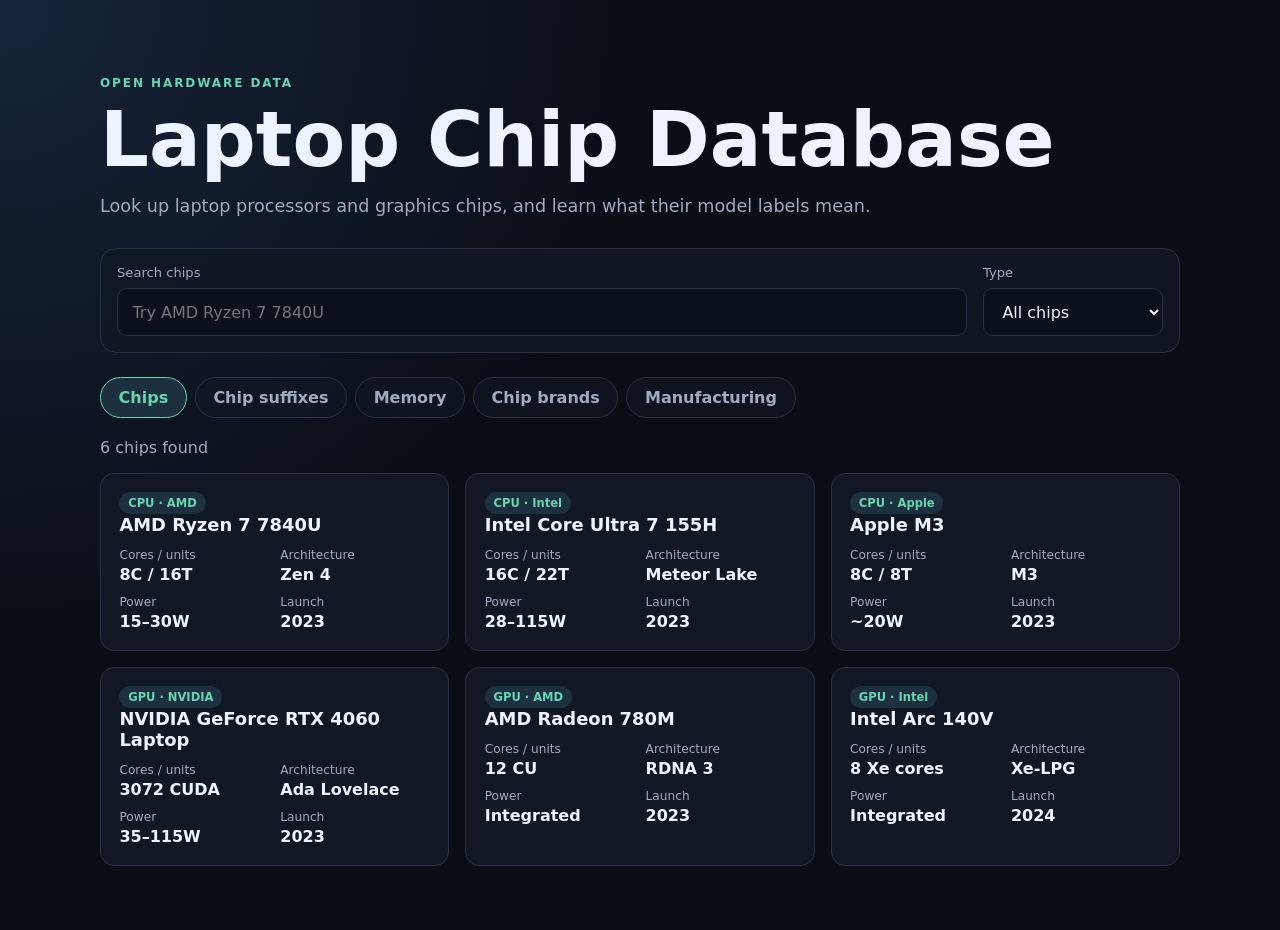
==== commit 7e59e8af: "Resolve conflicts across app.js, index.html, and styles.css" ====
--- a/index.html
+++ b/index.html
@@ -3,7 +3,7 @@
   <head>
     <meta charset="UTF-8" />
     <meta name="viewport" content="width=device-width, initial-scale=1.0" />
-    <meta name="description" content="Search and compare laptop chips." />
+    <meta name="description" content="Search laptop chips and learn about suffixes, memory, chip brands, and manufacturers." />
     <title>Laptop Chip Database</title>
     <link rel="stylesheet" href="styles.css" />
   </head>
@@ -12,13 +12,15 @@
       <header>
         <p class="eyebrow">Open hardware data</p>
         <h1>Laptop Chip Database</h1>
-        <p class="subtitle">Look up laptop processors and graphics chips.</p>
+        <p class="subtitle">Look up laptop processors and graphics chips, and learn what their model labels mean.</p>
       </header>
 
       <section class="search-panel" aria-label="Chip search">
-        <label for="search">Search chips</label>
-        <input id="search" type="search" placeholder="Try AMD Ryzen 7 7840U" autocomplete="off" />
-        <div class="filters">
+        <div>
+          <label for="search">Search chips</label>
+          <input id="search" type="search" placeholder="Try AMD Ryzen 7 7840U" autocomplete="off" />
+        </div>
+        <div>
           <label for="type-filter">Type</label>
           <select id="type-filter">
             <option value="all">All chips</option>
@@ -30,45 +32,45 @@
 
       <nav class="tabs" role="tablist" aria-label="Sections">
         <button id="tab-chips" class="tab active" role="tab" aria-selected="true" aria-controls="panel-chips" data-tab="chips">Chips</button>
-        <button id="tab-suffixes" class="tab" role="tab" aria-selected="false" aria-controls="panel-suffixes" data-tab="suffixes">Chip Suffixes</button>
-        <button id="tab-ram" class="tab" role="tab" aria-selected="false" aria-controls="panel-ram" data-tab="ram">RAM Channel Modes</button>
-        <button id="tab-brands" class="tab" role="tab" aria-selected="false" aria-controls="panel-brands" data-tab="brands">Chip Brands</button>
-        <button id="tab-fabs" class="tab" role="tab" aria-selected="false" aria-controls="panel-fabs" data-tab="fabs">Who Makes The Chips</button>
+        <button id="tab-suffixes" class="tab" role="tab" aria-selected="false" aria-controls="panel-suffixes" data-tab="suffixes">Chip suffixes</button>
+        <button id="tab-ram" class="tab" role="tab" aria-selected="false" aria-controls="panel-ram" data-tab="ram">Memory</button>
+        <button id="tab-brands" class="tab" role="tab" aria-selected="false" aria-controls="panel-brands" data-tab="brands">Chip brands</button>
+        <button id="tab-fabs" class="tab" role="tab" aria-selected="false" aria-controls="panel-fabs" data-tab="fabs">Manufacturing</button>
       </nav>
 
       <section id="panel-chips" class="tab-panel active" role="tabpanel" aria-labelledby="tab-chips">
         <p id="result-count" class="result-count" aria-live="polite"></p>
-        <div id="chip-list" class="chip-grid"></div>
+        <div id="chip-list" class="chip-grid" aria-label="Chips"></div>
       </section>
 
       <section id="panel-suffixes" class="tab-panel" role="tabpanel" aria-labelledby="tab-suffixes" hidden>
-        <h2 class="panel-title">What chip suffixes mean</h2>
-        <p class="panel-intro">The letter at the end of a laptop CPU name (like the <strong>U</strong> in Ryzen 7 7840U) tells you the chip's power class and intended use.</p>
+        <h2 class="panel-title">Chip suffix glossary</h2>
+        <p class="panel-intro">Suffix meanings can vary across generations. Treat these as common usage and verify the full model against manufacturer specifications.</p>
         <div id="suffix-list" class="info-grid"></div>
       </section>
 
       <section id="panel-ram" class="tab-panel" role="tabpanel" aria-labelledby="tab-ram" hidden>
-        <h2 class="panel-title">RAM channel modes &amp; their effects</h2>
-        <p class="panel-intro">Memory channels determine how much bandwidth your RAM — especially integrated graphics — can actually use.</p>
+        <h2 class="panel-title">Memory configurations</h2>
+        <p class="panel-intro">Memory channels, soldered memory, and unified-memory designs affect bandwidth, upgrades, and integrated graphics performance.</p>
         <div id="ram-list" class="info-grid"></div>
       </section>
 
       <section id="panel-brands" class="tab-panel" role="tabpanel" aria-labelledby="tab-brands" hidden>
-        <h2 class="panel-title">Laptop chip brands &amp; their naming systems</h2>
-        <p class="panel-intro">A quick tour of every brand you'll see in a laptop spec sheet — CPU makers, GPU makers, and the ARM newcomers — with how each one names its tiers so you can decode a model number at a glance.</p>
-        <h3 class="panel-subtitle">CPU brands</h3>
+        <h2 class="panel-title">Chip brands and naming systems</h2>
+        <p class="panel-intro">A concise guide to laptop CPU, GPU, and Arm platform brands. Check full model numbers and device specifications for exact capabilities.</p>
+        <h3 class="panel-subtitle">CPU and SoC brands</h3>
         <div id="brand-cpu-list" class="info-grid"></div>
-        <h3 class="panel-subtitle">GPU brands (discrete &amp; integrated)</h3>
+        <h3 class="panel-subtitle">Graphics brands</h3>
         <div id="brand-gpu-list" class="info-grid"></div>
-        <h3 class="panel-subtitle">ARM / newcomer brands</h3>
+        <h3 class="panel-subtitle">Arm and AI terms</h3>
         <div id="brand-arm-list" class="info-grid"></div>
       </section>
 
       <section id="panel-fabs" class="tab-panel" role="tabpanel" aria-labelledby="tab-fabs" hidden>
-        <h2 class="panel-title">Which company actually manufactures each chip</h2>
-        <p class="panel-intro">The brand on the box (Intel, AMD, Apple, NVIDIA) is often <strong>not</strong> the factory that etches the silicon. Companies that only design chips are called <em>fabless</em>; companies that own factories are <em>IDMs</em>; contract factories are <em>foundries</em>. Here's who fabbs what:</p>
+        <h2 class="panel-title">Who designs and manufactures chips?</h2>
+        <p class="panel-intro">The company whose name is on a chip is not always the company that fabricates it. Design, wafer fabrication, packaging, and laptop assembly can involve different companies.</p>
         <div id="fab-brand-list" class="info-grid"></div>
-        <h3 class="panel-subtitle">Foundry cheat sheet</h3>
+        <h3 class="panel-subtitle">Manufacturing terms</h3>
         <div id="fab-foundry-list" class="info-grid"></div>
       </section>
     </main>
--- a/styles.css
+++ b/styles.css
@@ -23,11 +23,12 @@
 header { margin-bottom: 2rem; }
 .eyebrow { color: var(--accent); text-transform: uppercase; letter-spacing: .16em; font-size: .75rem; font-weight: 800; }
 h1 { margin: .4rem 0; font-size: clamp(2rem, 7vw, 4.8rem); line-height: 1; }
+h2 { margin: .4rem 0; font-size: clamp(1.7rem, 4vw, 2.4rem); }
 .subtitle { color: var(--muted); font-size: 1.1rem; }
 
 .search-panel {
   display: grid;
-  grid-template-columns: 1fr 150px;
+  grid-template-columns: 1fr 180px;
   gap: 1rem;
   align-items: end;
   padding: 1rem;
@@ -35,7 +36,6 @@
   border-radius: 16px;
   background: rgba(17, 24, 36, .86);
 }
-
 .search-panel label { display: block; margin-bottom: .5rem; color: var(--muted); font-size: .82rem; }
 input, select {
   width: 100%;
@@ -49,8 +49,8 @@
 }
 
 .result-count { color: var(--muted); }
-.chip-grid { display: grid; grid-template-columns: repeat(auto-fill, minmax(280px, 1fr)); gap: 1rem; }
-.chip-card {
+.chip-grid, .info-grid { display: grid; grid-template-columns: repeat(auto-fill, minmax(280px, 1fr)); gap: 1rem; }
+.chip-card, .info-card {
   border: 1px solid var(--line);
   border-radius: 14px;
   background: var(--panel);
@@ -60,9 +60,9 @@
 .chip-meta { display: grid; grid-template-columns: repeat(2, 1fr); gap: .7rem; }
 .stat span { display: block; color: var(--muted); font-size: .76rem; }
 .stat strong { display: block; margin-top: .2rem; }
-.badge { display: inline-block; margin-bottom: .8rem; padding: .25rem .55rem; border-radius: 999px; background: #1c3040; color: var(--accent); font-size: .72rem; font-weight: 800; }
+.badge { display: inline-block; padding: .25rem .55rem; border-radius: 999px; background: #1c3040; color: var(--accent); font-size: .72rem; font-weight: 800; }
+.empty-state { color: var(--muted); line-height: 1.55; }
 
-/* Tabs */
 .tabs { display: flex; gap: .5rem; margin: 1.5rem 0 1.25rem; flex-wrap: wrap; }
 .tab {
   width: auto;
@@ -81,40 +81,20 @@
 .tab.active { background: #1c3040; color: var(--accent); border-color: var(--accent); }
 .tab-panel { display: none; }
 .tab-panel.active { display: block; }
+.tab-panel[hidden] { display: none; }
 .panel-title { margin: 0 0 .4rem; font-size: 1.5rem; }
-.panel-intro { color: var(--muted); margin: 0 0 1.25rem; max-width: 60ch; }
+.panel-intro { color: var(--muted); margin: 0 0 1.25rem; max-width: 70ch; line-height: 1.6; }
+.panel-subtitle { margin: 1.75rem 0 .75rem; font-size: 1.15rem; color: var(--text); }
 
-/* Info cards (suffix + RAM tabs) */
-.info-grid { display: grid; grid-template-columns: repeat(auto-fill, minmax(300px, 1fr)); gap: 1rem; }
-.info-card {
-  border: 1px solid var(--line);
-  border-left: 4px solid var(--accent-2);
-  border-radius: 14px;
-  background: var(--panel);
-  padding: 1.15rem;
-}
-.info-card .badge { margin-bottom: 0; }
+.info-card { border-left: 4px solid var(--accent-2); }
 .info-head { display: flex; align-items: center; gap: .6rem; margin-bottom: .7rem; }
+.info-head .badge { margin-bottom: 0; }
 .info-maker { color: var(--muted); font-size: .78rem; }
 .info-card h3 { margin: 0 0 .5rem; font-size: 1.05rem; }
 .info-card p { margin: 0; color: var(--muted); font-size: .92rem; line-height: 1.55; }
-.info-card.tone-eco { border-left-color: #65d6ad; }
-.info-card.tone-mid { border-left-color: #f2c464; }
-.info-card.tone-perf { border-left-color: #79aef2; }
-.info-card.tone-max { border-left-color: #f28e8e; }
-.info-card.tone-gpu { border-left-color: #b78ef2; }
-.info-card.tone-apple { border-left-color: #cbd5e1; }
-.info-card.tone-note { border-left-color: #64748b; }
-.info-card.tone-good { border-left-color: #65d6ad; }
-.info-card.tone-bad { border-left-color: #f28e8e; }
-.info-card.tone-tip { border-left-color: #f2c464; }
-.info-card.tone-amd { border-left-color: #f28e8e; }
-.info-card.tone-intel { border-left-color: #79aef2; }
-.info-card.tone-nvidia { border-left-color: #65d6ad; }
 
-.panel-subtitle { margin: 1.75rem 0 .75rem; font-size: 1.15rem; color: var(--text); }
-
-@media (max-width: 560px) {
+@media (max-width: 640px) {
   .app-shell { padding-top: 2rem; }
   .search-panel { grid-template-columns: 1fr; }
+  .chip-grid, .info-grid { grid-template-columns: 1fr; }
 }
